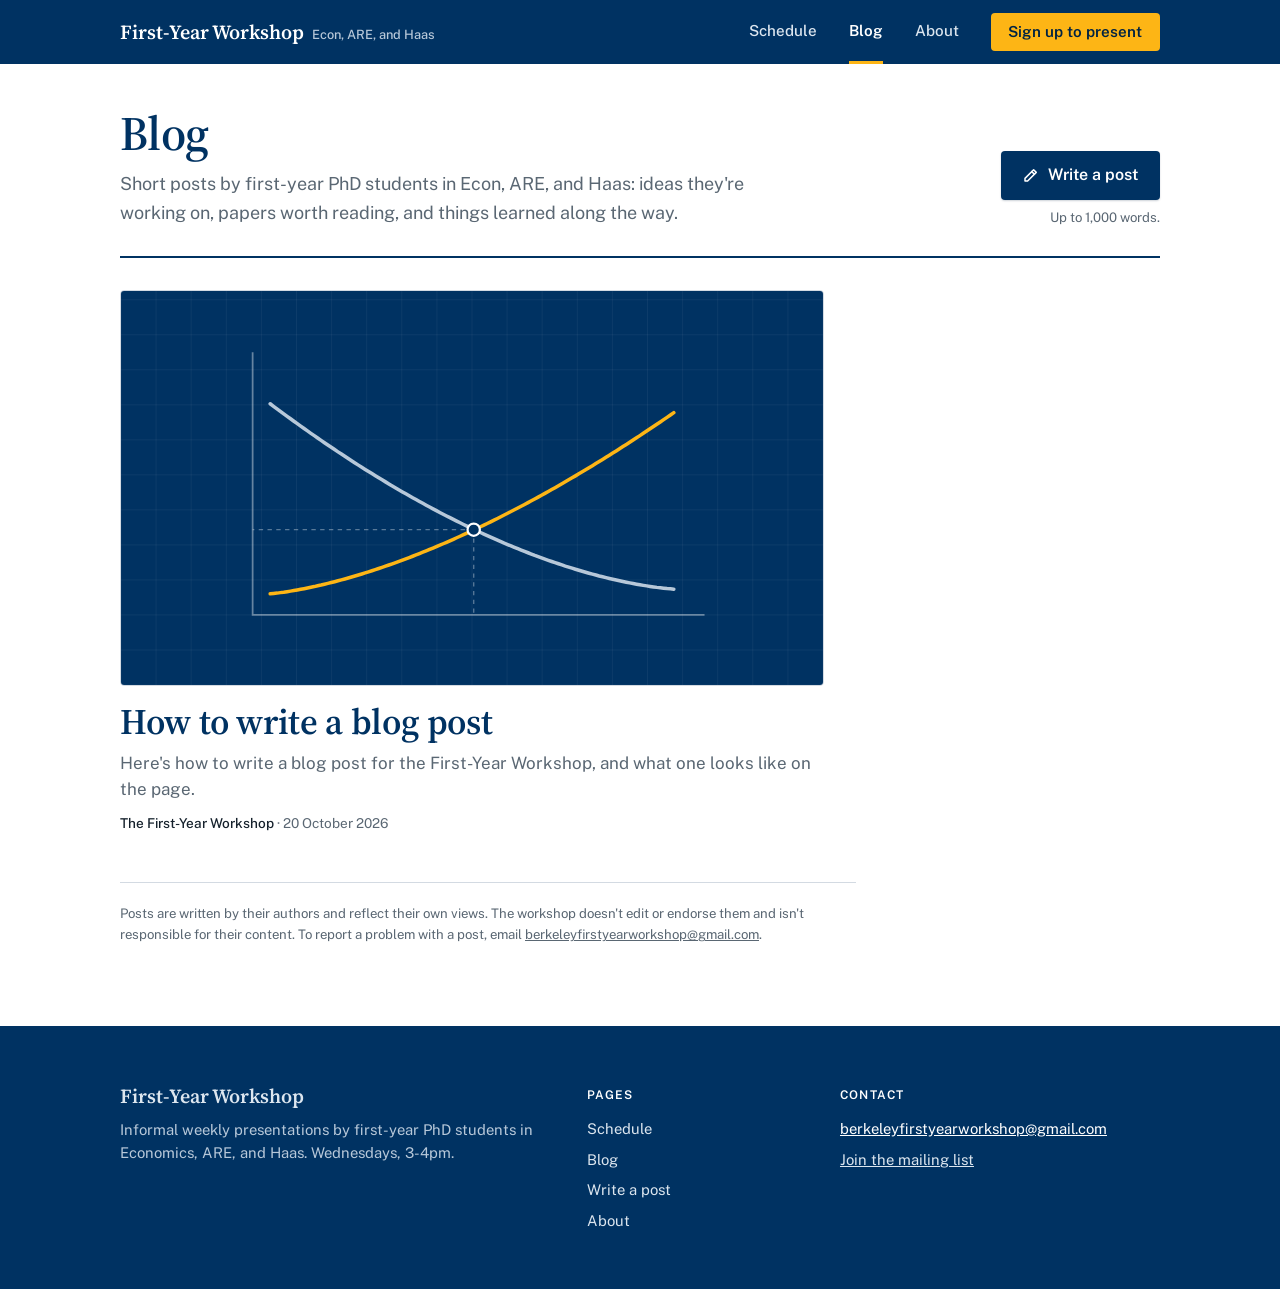
==== blog/index.html @ 2bc23e23 "Add blog, talk page, abstracts, and site redesign - Blog: index, submission form with word counter, " ====
<!doctype html>
<html lang="en">
<head>
<meta charset="utf-8">
<meta name="viewport" content="width=device-width, initial-scale=1">
<title>Blog | UC Berkeley Economics First-Year Workshop</title>
<meta name="description" content="Short posts by first-year PhD students in Econ, ARE, and Haas: ideas they're working on, papers worth reading, and things learned along the way.">
<link rel="icon" href="data:image/svg+xml,<svg xmlns='http://www.w3.org/2000/svg' viewBox='0 0 100 100'><text y='.9em' font-size='90'>📊</text></svg>">
<link rel="preconnect" href="https://fonts.googleapis.com">
<link rel="preconnect" href="https://fonts.gstatic.com" crossorigin>
<link href="https://fonts.googleapis.com/css2?family=Public+Sans:wght@400;500;600&family=Source+Serif+4:opsz,wght@8..60,600&display=swap" rel="stylesheet">
<link rel="stylesheet" href="../site.css">
<link rel="stylesheet" href="blog.css">
</head>
<body>

<!-- site-header -->
<header class="masthead">
  <div class="wrap masthead-row">
    <a class="brand" href="../">First-Year Workshop<span class="brand-sub">Econ, ARE, and Haas</span></a>
    <nav class="nav" aria-label="Main">
      <ul>
        <li><a href="../#schedule">Schedule</a></li>
        <li><a href="../blog/" aria-current="page">Blog</a></li>
        <li><a href="../about.html">About</a></li>
      </ul>
    </nav>
    <a class="btn btn-gold masthead-cta" href="../#schedule"><span class="long">Sign up to present</span><span class="short">Sign up</span></a>
  </div>
</header>
<!-- /site-header -->

<main>
  <div class="wrap page-head">
    <div class="page-head-inner">
      <div>
        <h1>Blog</h1>
        <p class="lede">Short posts by first-year PhD students in Econ, ARE, and Haas: ideas they're working on, papers worth reading, and things learned along the way.</p>
      </div>
      <div class="write-box">
        <a class="btn btn-primary btn-write" href="submit.html"><svg aria-hidden="true" width="18" height="18" viewBox="0 0 24 24" fill="none" stroke="currentColor" stroke-width="2" stroke-linecap="round" stroke-linejoin="round"><path d="M4 16.5 15.5 5 19 8.5 7.5 20H4z"/><path d="m13 7.5 3.5 3.5"/></svg>Write a post</a>
        <span class="hint">Up to 1,000 words.</span>
      </div>
    </div>
  </div>

  <div class="wrap blog-main">
<!-- posts -->
<section class="front cols-1" aria-label="Latest posts">
<div class="col">
<article class="story story-lead">
<a href="posts/2026-10-20-how-to-write-a-blog-post.html">
<img src="images/default-banner.svg" alt="" loading="lazy" width="1600" height="900">
<div>
<h2>How to write a blog post</h2>
<p class="standfirst">Here&#x27;s how to write a blog post for the First-Year Workshop, and what one looks like on the page.</p>
<p class="meta"><span class="author">The First-Year Workshop</span> · <time datetime="2026-10-20">20 October 2026</time></p>
</div>
</a>
</article>
</div>
</section>
<!-- /posts -->
    <p class="disclaimer">Posts are written by their authors and reflect their own views. The workshop doesn't edit or endorse them and isn't responsible for their content. To report a problem with a post, email <a href="mailto:berkeleyfirstyearworkshop@gmail.com">berkeleyfirstyearworkshop@gmail.com</a>.</p>
  </div>
</main>

<!-- site-footer -->
<footer class="site-footer">
  <div class="wrap footer-grid">
    <div>
      <a class="brand" href="../">First-Year Workshop</a>
      <p>Informal weekly presentations by first-year PhD students in Economics, ARE, and Haas. Wednesdays, 3-4pm.</p>
    </div>
    <div>
      <h2>Pages</h2>
      <ul>
        <li><a href="../#schedule">Schedule</a></li>
        <li><a href="../blog/">Blog</a></li>
        <li><a href="../blog/submit.html">Write a post</a></li>
        <li><a href="../about.html">About</a></li>
      </ul>
    </div>
    <div>
      <h2>Contact</h2>
      <p><a class="email" href="mailto:berkeleyfirstyearworkshop@gmail.com">berkeleyfirstyearworkshop@gmail.com</a></p>
      <p><a href="../#list">Join the mailing list</a></p>
    </div>
  </div>
</footer>
<!-- /site-footer -->

</body>
</html>
---- site.css ----
/* Shared by every page. Page-specific rules stay in each page's own <style>. */
:root {
  --bg: #ffffff; --ink: #15212c; --muted: #5a6773; --line: #d3dae2; --open: #f1f4f7;
  --title: #003262; --accent: #003262; --kicker: #0a4178;
  --booked: #003262; --booked-ink: #ffffff; --booked-muted: #b7c8d9;
  --hero: #003262; --hero-2: #0a4178; --hero-muted: #b7c8d9; --nav-ink: #dce6ef;
  --gold: #fdb515; --error: #b3261e;
  --serif: "Source Serif 4", Georgia, serif;
  --sans: "Public Sans", system-ui, -apple-system, "Segoe UI", sans-serif;
  color-scheme: light dark;
}
@media (prefers-color-scheme: dark) {
  :root {
    --bg: #0d1823; --ink: #e7edf2; --muted: #98a6b3; --line: #2a3b4d; --open: #13243a;
    --title: #e7edf2; --accent: #fdb515; --kicker: #a9c0d6;
    --booked: #1d4a73; --booked-muted: #a9c0d6; --error: #ff8a80;
    --hero: #0a2238; --hero-2: #12345a;
  }
}
* { box-sizing: border-box; }
html { scroll-behavior: smooth; scroll-padding-top: 120px; }
@media (prefers-reduced-motion: reduce) { html { scroll-behavior: auto; } }
body { margin: 0; background: var(--bg); color: var(--ink); font: 16px/1.6 var(--sans); }
.wrap { max-width: 68rem; margin: 0 auto; padding: 0 1.5rem; }
:focus-visible { outline: 2px solid var(--accent); outline-offset: 2px; }
a { color: var(--accent); }
.muted { color: var(--muted); }
[hidden] { display: none !important; }
.visually-hidden { position: absolute; width: 1px; height: 1px; margin: -1px; overflow: hidden; clip: rect(0 0 0 0); white-space: nowrap; }
.title { font: 600 clamp(1.9rem, 3.5vw, 2.5rem)/1.1 var(--serif); color: var(--title); margin: 0; }

/* Preview banner */
.topnote { margin: 0; padding: .5rem 1.5rem; background: #fff4d1; color: #5a4300; font-size: .875rem; text-align: center; }

/* Buttons */
.btn { display: inline-flex; align-items: center; justify-content: center; gap: .5rem; font: 600 .95rem/1 var(--sans); padding: .8rem 1.2rem; border-radius: 4px; text-decoration: none; cursor: pointer; border: 0; }
.btn svg { flex: none; }
.btn-gold { background: var(--gold); color: #002343; }
.btn-gold:hover { background: #ffc740; }
.btn-ghost { background: none; color: #fff; box-shadow: inset 0 0 0 1.5px rgba(255, 255, 255, .45); }
.btn-ghost:hover { box-shadow: inset 0 0 0 1.5px #fff; }
.btn-primary { background: var(--booked); color: #fff; box-shadow: 0 1px 2px rgba(0, 30, 60, .2); }
.btn-primary:hover { filter: brightness(1.15); }
.btn-primary:disabled { opacity: .5; cursor: not-allowed; filter: none; }
.btn-secondary { background: var(--bg); color: var(--ink); box-shadow: inset 0 0 0 1px var(--line); }
.btn-secondary:hover { box-shadow: inset 0 0 0 1px var(--muted); }
.btn-write { font-size: 1rem; padding: .95rem 1.35rem; min-height: 48px; }

/* Masthead: brand, page links and the sign-up button. Below 820px the links drop to a second row. */
.masthead { position: sticky; top: 0; z-index: 10; background: var(--hero); color: #fff; }
.masthead-row { display: flex; align-items: center; gap: 2rem; min-height: 64px; }
.brand { font: 600 1.25rem var(--serif); color: #fff; text-decoration: none; white-space: nowrap; margin-right: auto; }
.brand-sub { font: 500 .8rem var(--sans); color: var(--hero-muted); margin-left: .5rem; }
.nav ul { display: flex; gap: 2rem; list-style: none; margin: 0; padding: 0; }
.nav a { display: block; line-height: 61px; border-bottom: 3px solid transparent; color: var(--nav-ink); text-decoration: none; font-weight: 500; font-size: .95rem; }
.nav a:hover { color: #fff; }
.nav a[aria-current] { color: #fff; font-weight: 600; border-bottom-color: var(--gold); }
.masthead-cta { padding: .7rem 1.1rem; white-space: nowrap; }
.masthead-cta .short { display: none; }
@media (max-width: 820px) {
  .masthead-row { flex-wrap: wrap; gap: 0 .75rem; min-height: 0; }
  .brand { line-height: 56px; font-size: 1.2rem; }
  .brand-sub { display: none; }
  .masthead-cta { order: 2; padding: .7rem .95rem; }
  .masthead-cta .long { display: none; }
  .masthead-cta .short { display: inline; }
  .nav { order: 3; flex-basis: calc(100% + 3rem); margin: 0 -1.5rem; padding: 0 1.5rem; border-top: 1px solid rgba(255, 255, 255, .14); }
  .nav ul { gap: 1.75rem; }
  .nav a { line-height: 41px; font-size: .9rem; }
}

/* Title block on every page except home */
.page-head { padding-top: 2.75rem; }
.page-head-inner { display: flex; flex-wrap: wrap; align-items: flex-end; justify-content: space-between; gap: 1.25rem 2rem; padding-bottom: 1.75rem; border-bottom: 2px solid var(--title); }
.page-head-inner > div:first-child { max-width: 40rem; }
.page-head h1 { font: 600 clamp(2.4rem, 5vw, 3rem)/1.05 var(--serif); letter-spacing: -0.015em; color: var(--title); margin: 0 0 .75rem; text-wrap: balance; }
.page-head .lede { margin: 0; color: var(--muted); font-size: 1.125rem; }
.crumb { margin: 0 0 .5rem; font-size: .9rem; font-weight: 500; }
.crumb a { color: var(--muted); text-underline-offset: 3px; }
@media (max-width: 640px) { .page-head { padding-top: 2rem; } }

/* Footer */
.site-footer { background: var(--hero); color: var(--hero-muted); padding: 3.5rem 0; font-size: .925rem; }
.footer-grid { display: grid; grid-template-columns: minmax(0, 2fr) minmax(0, 1fr) minmax(0, 1.5fr); gap: 2.5rem; }
.site-footer .brand { display: inline-block; }
.site-footer p { margin: .5rem 0 0; }
.site-footer h2 { font: 600 .75rem/1 var(--sans); letter-spacing: .1em; text-transform: uppercase; color: #fff; margin: .45rem 0 1rem; }
.site-footer ul { list-style: none; margin: 0; padding: 0; display: grid; gap: .45rem; }
.site-footer a { color: var(--nav-ink); }
.site-footer ul a { text-decoration: none; }
.site-footer ul a:hover { text-decoration: underline; }
.site-footer .email { color: #fff; overflow-wrap: anywhere; }
@media (max-width: 720px) {
  .site-footer { padding: 2.75rem 0; }
  .footer-grid { grid-template-columns: minmax(0, 1fr); gap: 1.5rem; }
  .site-footer h2 { display: none; }
  .site-footer ul { display: flex; flex-wrap: wrap; gap: .5rem 1.5rem; }
}

/* Forms */
label { display: grid; gap: .3rem; font-weight: 500; font-size: .9rem; }
.hint { font-weight: 400; font-size: .85rem; color: var(--muted); }
/* Kept to bare element selectors so a page can override them with one class. */
input, select, textarea { font: inherit; font-size: 1rem; font-weight: 400; padding: .6rem .7rem; border: 1px solid var(--line); border-radius: 4px; background: var(--bg); color: var(--ink); width: 100%; }
textarea { line-height: 1.6; resize: vertical; }
input:disabled, textarea:disabled { opacity: .55; }
input[type=checkbox], input[type=radio] { accent-color: var(--booked); width: 1.1rem; height: 1.1rem; margin: 0; padding: 0; flex: none; }
label.check { display: flex; align-items: flex-start; gap: .6rem; font-weight: 400; font-size: .95rem; line-height: 1.5; }
label.check input { margin-top: .2rem; }
.counter { display: flex; flex-wrap: wrap; justify-content: space-between; gap: .25rem 1rem; margin: 0; font-size: .85rem; color: var(--muted); }
.counter .count { margin-left: auto; font-variant-numeric: tabular-nums; }
.counter.over .count { color: var(--error); font-weight: 600; }
.error { color: var(--error); margin: 0; font-size: .9rem; }

/* Post cards: the blog index front page and the home page's latest posts */
.front { display: grid; }
.front.cols-1 { grid-template-columns: minmax(0, 44rem); }
.front.cols-2 { grid-template-columns: minmax(0, 2fr) minmax(0, 1fr); }
.front.cols-3 { grid-template-columns: minmax(0, 2fr) minmax(0, 1fr) minmax(0, 1fr); }
.front > .col { display: grid; gap: 1.5rem; align-content: start; min-width: 0; }
.front > .col + .col { border-left: 1px solid var(--line); padding-left: 2rem; }
.front > .col:not(:last-child) { padding-right: 2rem; }
.col .story-pic + .story-pic { padding-top: 1.5rem; border-top: 1px solid var(--line); }
.col-list { gap: 0; }
.col-label { font: 600 .75rem/1 var(--sans); letter-spacing: .1em; text-transform: uppercase; color: var(--ink); margin: 0; padding-bottom: .65rem; }
.story a { display: grid; gap: .85rem; color: var(--ink); text-decoration: none; }
.story a:hover :is(h2, h3) { text-decoration: underline; text-decoration-color: var(--gold); text-decoration-thickness: 2px; text-underline-offset: 3px; }
.story img { display: block; width: 100%; height: auto; aspect-ratio: 16 / 9; object-fit: cover; border-radius: 4px; border: 1px solid var(--line); background: var(--open); }
.story :is(h2, h3) { font: 600 1.2rem/1.25 var(--serif); color: var(--title); margin: 0 0 .4rem; text-wrap: balance; }
.story .standfirst { margin: 0 0 .65rem; color: var(--muted); font-size: 1.0625rem; line-height: 1.5; }
.story .meta { margin: 0; font-size: .85rem; color: var(--muted); }
.story .meta .author { color: var(--ink); font-weight: 500; }
.story-lead a { gap: 1rem; }
.story-lead h2 { font-size: 2.25rem; line-height: 1.1; letter-spacing: -0.01em; margin-bottom: .6rem; }
.story-text { border-top: 1px solid var(--line); }
.story-text img { display: none; }
.story-text a { padding: .9rem 0 1rem; gap: 0; }
.story-text h3 { font-size: 1.05rem; line-height: 1.3; }
.story-text .meta, .story-row .meta { font-size: .8rem; }
.front-row { display: grid; grid-template-columns: repeat(3, minmax(0, 1fr)); margin-top: 2.25rem; padding-top: 1.75rem; border-top: 1px solid var(--line); }
.front-row > .story + .story { border-left: 1px solid var(--line); padding-left: 2rem; }
.front-row > .story:not(:last-child) { padding-right: 2rem; }
.story-row a { grid-template-columns: minmax(0, 1fr) 6.5rem; gap: 1rem; align-items: start; }
.story-row img { order: 2; margin-top: .2rem; border-radius: 3px; }
.story-row h3 { font-size: 1.1rem; line-height: 1.28; }
@media (max-width: 760px) {
  .front.cols-1, .front.cols-2, .front.cols-3, .front-row { grid-template-columns: minmax(0, 1fr); }
  .front > .col + .col, .front-row > .story + .story { border-left: 0; padding-left: 0; }
  .front > .col:not(:last-child), .front-row > .story:not(:last-child) { padding-right: 0; }
  .front > .col { gap: 0; }
  .front-row { margin-top: 0; padding-top: 0; border-top: 0; }
  .story-lead { padding-bottom: 1.25rem; }
  .story-lead h2 { font-size: 1.6rem; line-height: 1.15; }
  .col-label { display: none; }
  .col .story-pic + .story-pic { padding-top: 0; }
  .story-pic, .story-text, .story-row { border-top: 1px solid var(--line); }
  .story-pic a, .story-text a, .story-row a { grid-template-columns: minmax(0, 1fr) 6rem; gap: .9rem; align-items: start; padding: 1rem 0; }
  .story-pic img, .story-text img, .story-row img { display: block; order: 2; margin-top: .2rem; border-radius: 3px; }
  .story-pic h3, .story-text h3, .story-row h3 { font-size: 1.05rem; line-height: 1.3; margin-bottom: .3rem; }
  .story-pic .meta { font-size: .8rem; }
}
---- blog/blog.css ----
/* Blog pages: index, submit form and posts. Shared header, footer and post cards live in ../site.css. */

/* Index */
.write-box { display: grid; justify-items: end; gap: .45rem; }
.write-box .hint { font-size: .825rem; }
.blog-main { padding-top: 2rem; padding-bottom: 5rem; }
.empty { color: var(--muted); }
.earlier { margin-top: 2.5rem; }
.earlier h2 { font: 600 1.6rem/1.2 var(--serif); color: var(--title); margin: 0 0 1.5rem; padding-top: 1rem; border-top: 2px solid var(--title); }
.tiles { list-style: none; margin: 0; padding: 0; display: grid; grid-template-columns: repeat(4, minmax(0, 1fr)); gap: 1.5rem; }
.tile a { aspect-ratio: 1 / 1; display: flex; flex-direction: column; border: 1px solid var(--line); border-radius: 4px; overflow: hidden; color: var(--ink); text-decoration: none; background: var(--bg); }
.tile a:hover h3 { text-decoration: underline; text-decoration-color: var(--gold); text-underline-offset: 3px; }
.tile img { display: block; width: 100%; height: auto; aspect-ratio: 16 / 9; object-fit: cover; flex: none; border-bottom: 1px solid var(--line); background: var(--open); }
.tile-text { padding: .7rem .85rem; display: flex; flex-direction: column; gap: .3rem; flex: 1; min-height: 0; }
.tile h3 { font: 600 1rem/1.3 var(--serif); color: var(--title); margin: 0; display: -webkit-box; -webkit-line-clamp: 2; -webkit-box-orient: vertical; overflow: hidden; }
.tile .meta { margin: auto 0 0; font-size: .78rem; color: var(--muted); }
.disclaimer { margin: 2.5rem 0 0; font-size: .825rem; color: var(--muted); max-width: 46rem; }
.disclaimer a { color: var(--muted); overflow-wrap: anywhere; }
.blog-main > .disclaimer { margin-top: 3rem; padding-top: 1.25rem; border-top: 1px solid var(--line); }
@media (max-width: 900px) { .tiles { grid-template-columns: repeat(3, minmax(0, 1fr)); } }
@media (max-width: 640px) {
  .write-box { justify-items: stretch; width: 100%; }
  .write-box .hint { text-align: center; }
  .blog-main { padding-top: 1.5rem; padding-bottom: 3.5rem; }
  .tiles { grid-template-columns: repeat(2, minmax(0, 1fr)); gap: .9rem; }
  .tile-text { padding: .5rem .6rem; }
  .tile h3 { font-size: .875rem; line-height: 1.25; -webkit-line-clamp: 3; }
  .tile .meta { display: none; }
}

/* Post */
.post { padding: 3rem 0 5rem; }
.post-head { max-width: 46rem; margin: 0 auto; padding: 0 1.5rem; text-align: center; }
.back { display: inline-flex; align-items: center; gap: .35rem; color: var(--muted); font-weight: 500; font-size: .95rem; text-decoration: none; min-height: 44px; }
.back:hover { color: var(--accent); }
.post-head h1 { font: 600 clamp(2.1rem, 5vw, 3.25rem)/1.08 var(--serif); letter-spacing: -0.015em; color: var(--title); margin: 1.25rem 0 1.1rem; text-wrap: balance; }
.byline { margin: 0; color: var(--muted); font-size: .95rem; }
.byline .author { color: var(--ink); font-weight: 600; }
.byline .sep { margin: 0 .5rem; }
.post-figure { max-width: 63rem; margin: 2.5rem auto 2.75rem; padding: 0 1.5rem; }
.post-figure img { display: block; width: 100%; height: auto; aspect-ratio: 16 / 9; object-fit: cover; border-radius: 6px; border: 1px solid var(--line); background: var(--open); }
.post-figure figcaption { margin-top: .6rem; font-size: .85rem; color: var(--muted); }
.post-body, .post-end { max-width: 43rem; margin: 0 auto; padding: 0 1.5rem; }
.post-body { font: 400 1.1875rem/1.65 var(--serif); }
.post-body p { margin: 0 0 1.3rem; }
.post-body .eq { margin: 1.5rem 0; }
.post-body a { overflow-wrap: anywhere; }
.post-body mjx-container[display="true"] { overflow-x: auto; overflow-y: hidden; padding: .2rem 0; }
.contact { margin: 2.75rem 0 0; padding-top: 1.25rem; border-top: 1px solid var(--line); color: var(--muted); font-size: .95rem; }
.contact a { overflow-wrap: anywhere; }
.write-cta { margin: 3rem 0 0; padding: 1.5rem 1.75rem; background: var(--open); border-radius: 6px; display: flex; flex-wrap: wrap; align-items: center; justify-content: space-between; gap: 1rem 1.5rem; }
.write-cta > div { flex: 1 1 18rem; }
.write-cta h2 { font: 600 1.3rem/1.2 var(--serif); color: var(--title); margin: 0 0 .3rem; }
.write-cta p { margin: 0; color: var(--muted); font-size: .95rem; }
@media (max-width: 640px) {
  .post { padding: 1.25rem 0 3.5rem; }
  .post-head { text-align: left; }
  .post-head h1 { margin-top: .75rem; }
  .post-figure { padding: 0; margin: 1.75rem 0; }
  .post-figure img { border-radius: 0; border-left: 0; border-right: 0; }
  .post-figure figcaption { padding: 0 1.5rem; }
  .post-body { font-size: 1.125rem; }
  .write-cta { padding: 1.5rem 1.25rem; }
  .write-cta .btn { width: 100%; }
}

/* Submit */
.submit-wrap { max-width: 49rem; }
.ideas { margin: 2.5rem 0 0; }
.ideas h2 { font: 600 1.5rem/1.2 var(--serif); color: var(--title); margin: 0 0 .9rem; }
.ideas ul { margin: 0; padding-left: 1.2rem; display: grid; gap: .6rem; font-size: .95rem; }
.rules { background: var(--open); border-radius: 6px; padding: 1.5rem 1.75rem; margin: 2.5rem 0 3rem; }
.rules h2 { font: 600 1.5rem/1.2 var(--serif); color: var(--title); margin: 0 0 .9rem; }
.rules ul { margin: 0; padding-left: 1.2rem; display: grid; gap: .6rem; font-size: .95rem; }
.rules p { margin: 1rem 0 0; font-size: .95rem; color: var(--muted); }
.rules a { overflow-wrap: anywhere; }
.post-form { display: grid; gap: 1.4rem; margin-bottom: 5rem; }
.pair { display: grid; grid-template-columns: repeat(2, minmax(0, 1fr)); gap: 1.4rem 1.25rem; align-items: end; }
.pair .check { align-items: center; min-height: 46px; }
.field { display: grid; gap: .4rem; }
.field-label { font-weight: 500; font-size: .9rem; }
.picker { display: flex; flex-wrap: wrap; align-items: center; gap: 1rem; padding: 1.25rem; border: 1.5px dashed var(--line); border-radius: 6px; background: var(--open); }
.picker:focus-within { border-color: var(--accent); }
.picked { display: flex; flex-wrap: wrap; align-items: center; gap: 1rem; padding: .75rem; border: 1px solid var(--line); border-radius: 6px; }
.picked img { width: 9rem; aspect-ratio: 16 / 9; object-fit: cover; border-radius: 4px; border: 1px solid var(--line); display: block; flex: none; }
.picked .file { flex: 1 1 8rem; min-width: 0; }
.picked .file p { margin: 0; overflow-wrap: anywhere; }
.picked .name { font-weight: 500; }
.picked .dims { font-size: .85rem; color: var(--muted); }
.send { display: flex; flex-wrap: wrap; align-items: center; gap: .75rem 1.25rem; }
.send span { font-size: .9rem; color: var(--muted); }
.thanks { margin: 0 0 5rem; padding: 1.75rem; border: 1px solid var(--line); border-radius: 6px; background: var(--open); }
.thanks h2 { font: 600 1.5rem/1.2 var(--serif); color: var(--title); margin: 0 0 .5rem; }
.thanks p { margin: 0 0 1.25rem; color: var(--muted); }
@media (max-width: 640px) {
  .rules { padding: 1.25rem; margin: 2rem 0 2.5rem; }
  .ideas { margin-top: 2rem; }
  .pair { grid-template-columns: minmax(0, 1fr); }
  .picked img { width: 6.5rem; }
  .send .btn { width: 100%; }
}
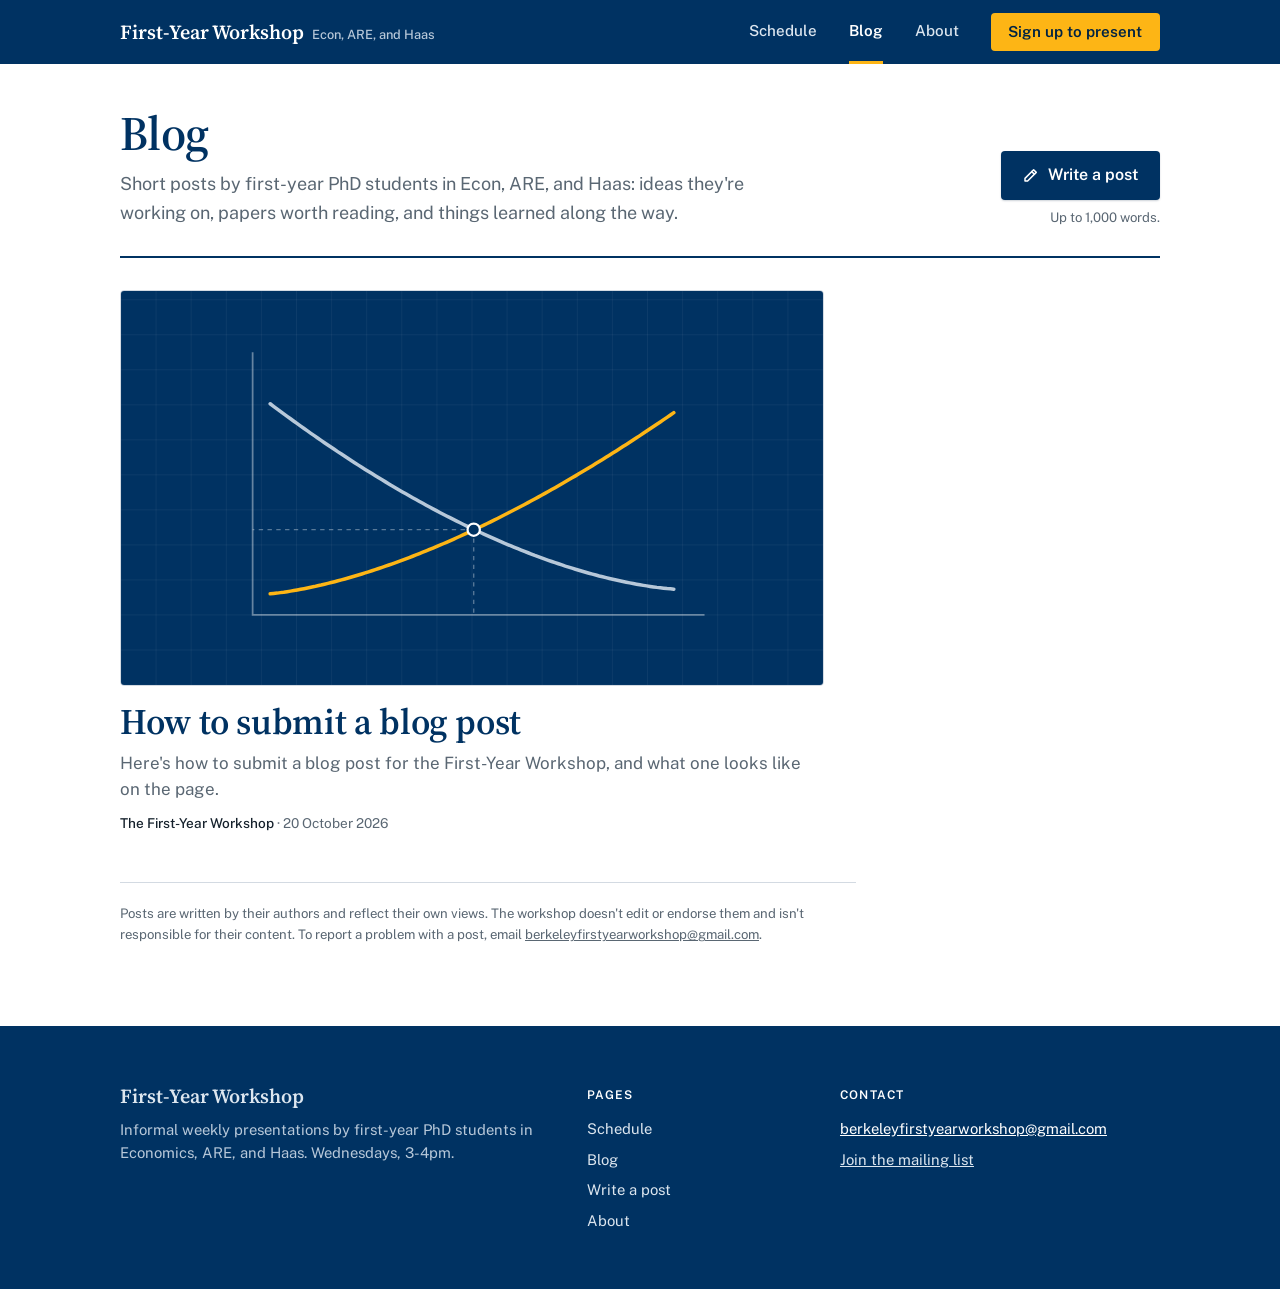
==== commit 2d74118b: "Justify blog posts, rename the example post, share the newsletter layout - Post text is justified wi" ====
--- a/blog/index.html
+++ b/blog/index.html
@@ -49,11 +49,11 @@
 <section class="front cols-1" aria-label="Latest posts">
 <div class="col">
 <article class="story story-lead">
-<a href="posts/2026-10-20-how-to-write-a-blog-post.html">
+<a href="posts/2026-10-20-how-to-submit-a-blog-post.html">
 <img src="images/default-banner.svg" alt="" loading="lazy" width="1600" height="900">
 <div>
-<h2>How to write a blog post</h2>
-<p class="standfirst">Here&#x27;s how to write a blog post for the First-Year Workshop, and what one looks like on the page.</p>
+<h2>How to submit a blog post</h2>
+<p class="standfirst">Here&#x27;s how to submit a blog post for the First-Year Workshop, and what one looks like on the page.</p>
 <p class="meta"><span class="author">The First-Year Workshop</span> · <time datetime="2026-10-20">20 October 2026</time></p>
 </div>
 </a>
--- a/blog/blog.css
+++ b/blog/blog.css
@@ -42,9 +42,10 @@
 .post-figure figcaption { margin-top: .6rem; font-size: .85rem; color: var(--muted); }
 .post-body, .post-end { max-width: 43rem; margin: 0 auto; padding: 0 1.5rem; }
 .post-body { font: 400 1.1875rem/1.65 var(--serif); }
-.post-body p { margin: 0 0 1.3rem; }
+.post-body p { margin: 0 0 1.3rem; text-align: justify; -webkit-hyphens: auto; hyphens: auto; text-wrap: pretty; }
 .post-body .eq { margin: 1.5rem 0; }
 .post-body a { overflow-wrap: anywhere; }
+.post-body a.url { -webkit-hyphens: manual; hyphens: manual; word-break: break-all; }
 .post-body mjx-container[display="true"] { overflow-x: auto; overflow-y: hidden; padding: .2rem 0; }
 .contact { margin: 2.75rem 0 0; padding-top: 1.25rem; border-top: 1px solid var(--line); color: var(--muted); font-size: .95rem; }
 .contact a { overflow-wrap: anywhere; }
@@ -59,7 +60,7 @@
   .post-figure { padding: 0; margin: 1.75rem 0; }
   .post-figure img { border-radius: 0; border-left: 0; border-right: 0; }
   .post-figure figcaption { padding: 0 1.5rem; }
-  .post-body { font-size: 1.125rem; }
+  .post-body { font-size: 1.0625rem; }
   .write-cta { padding: 1.5rem 1.25rem; }
   .write-cta .btn { width: 100%; }
 }
